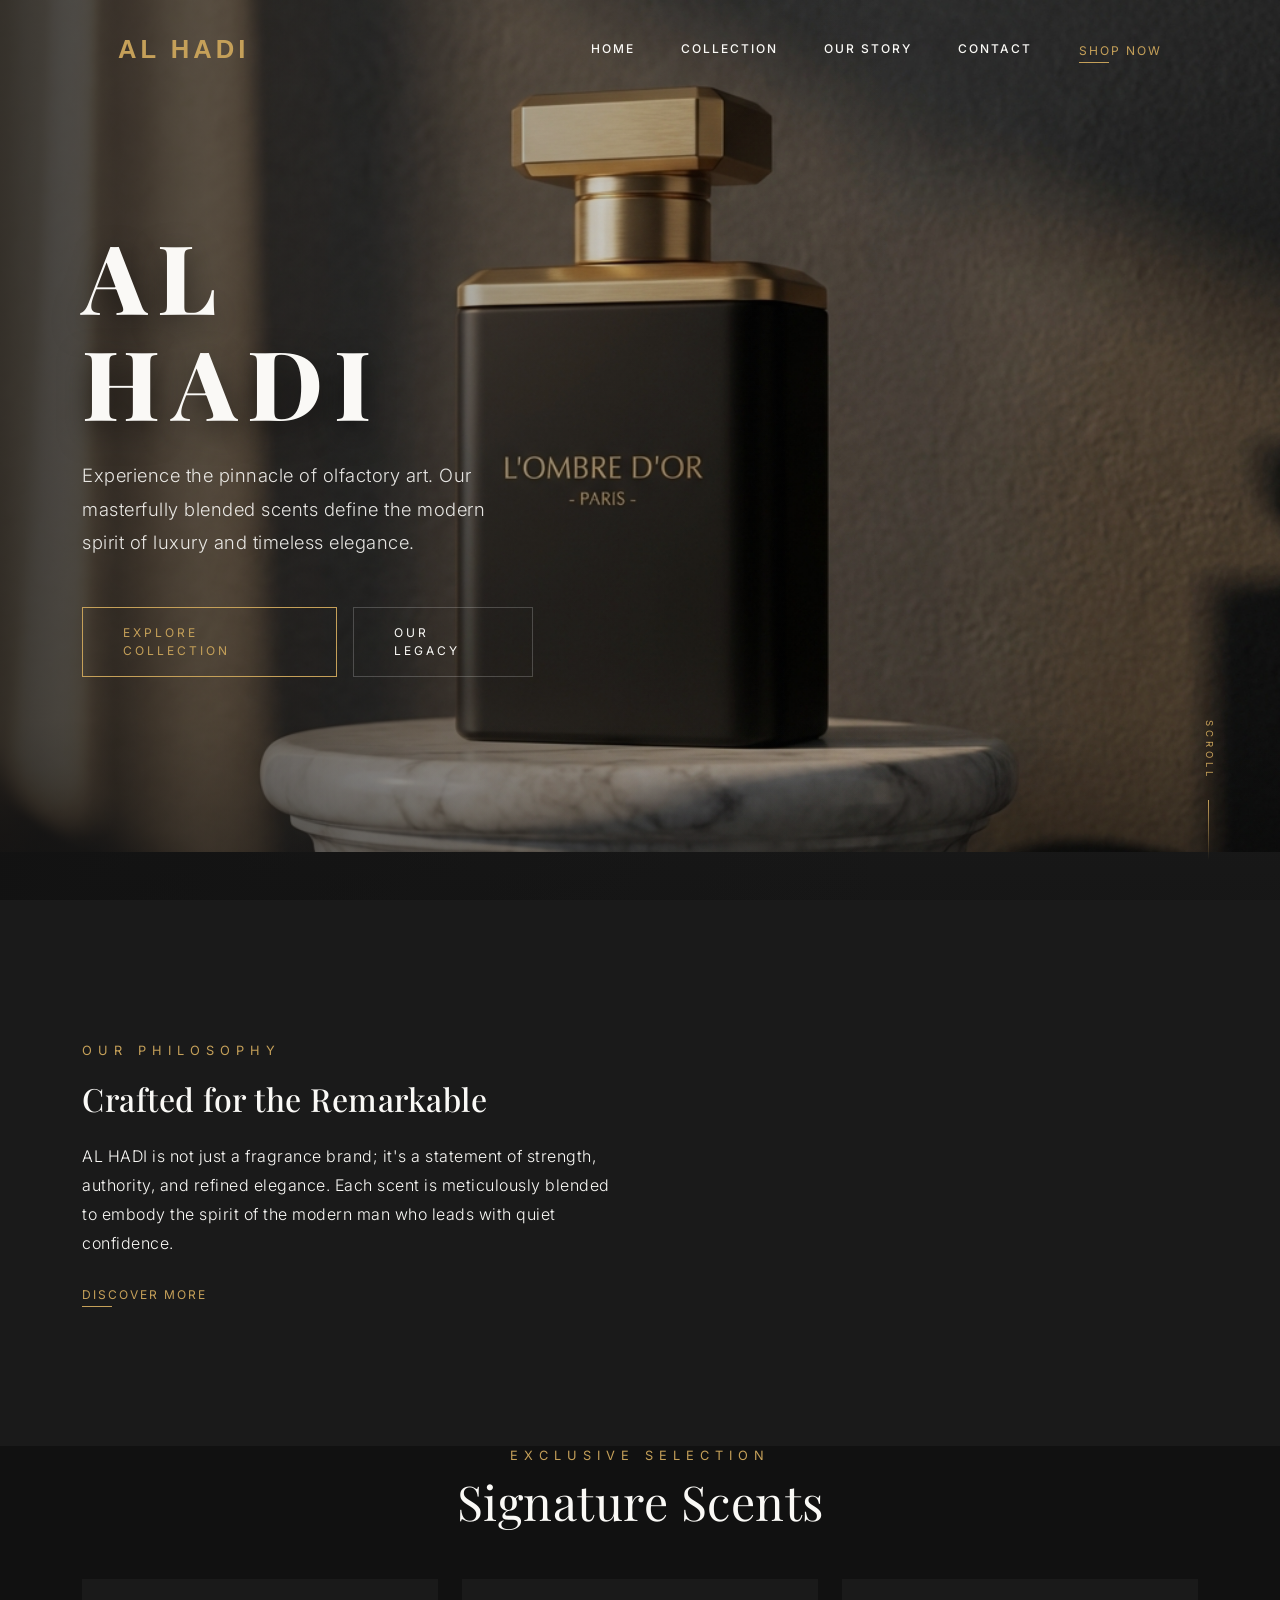
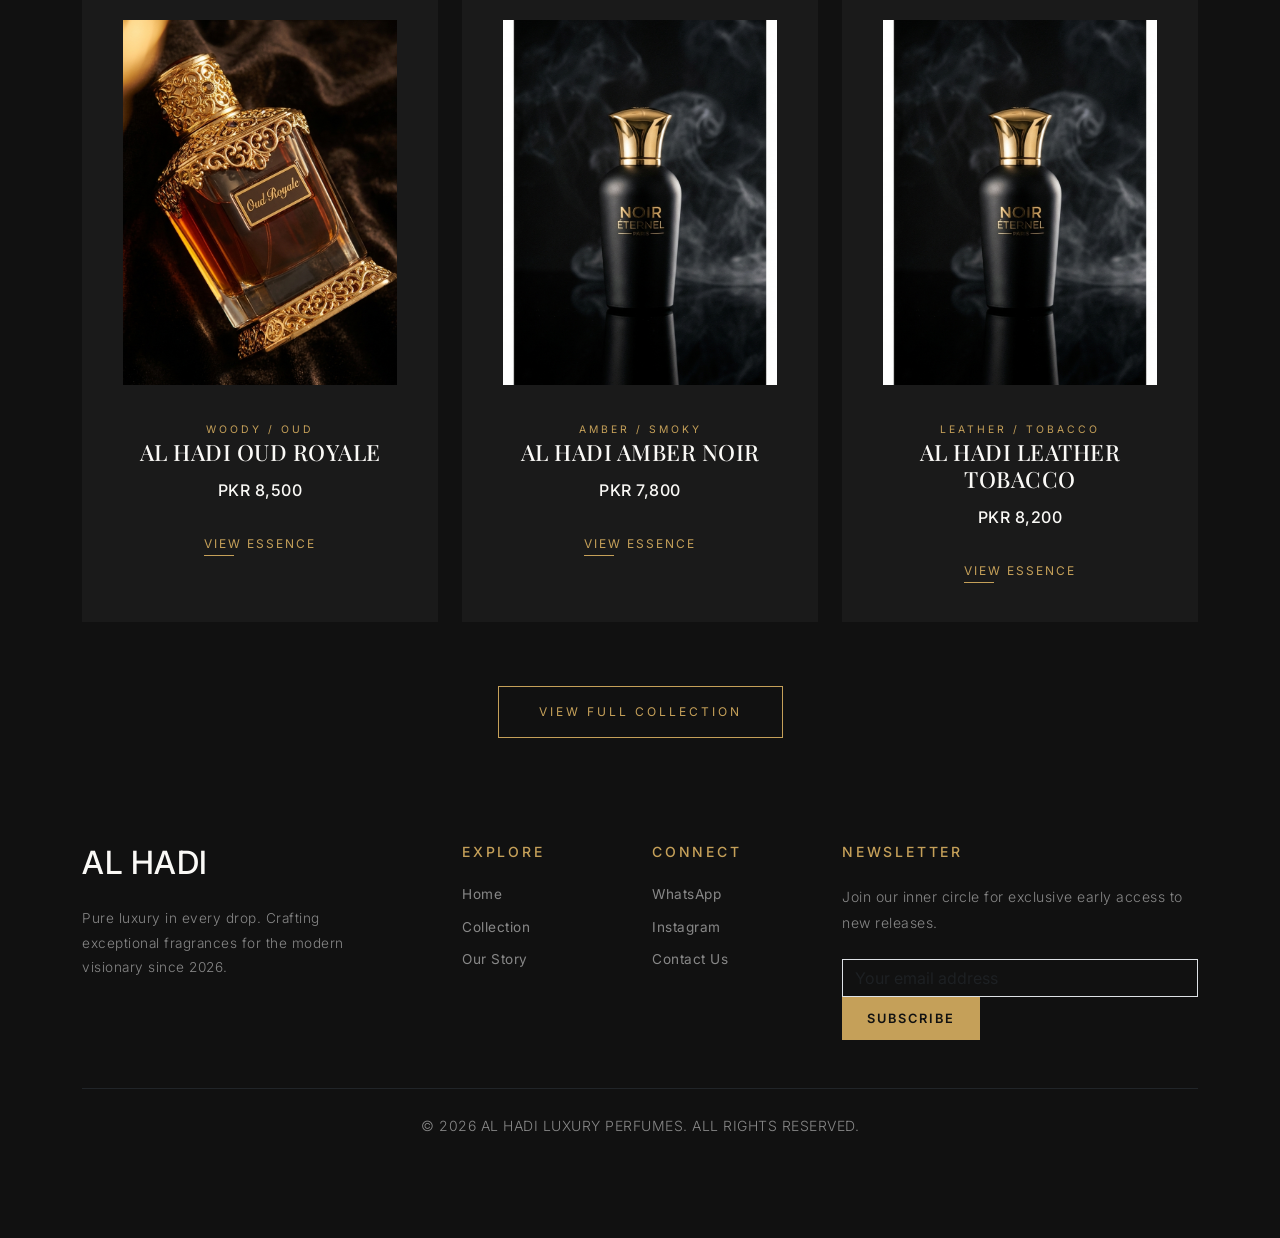
==== index.html @ e06d4dac "all files" ====
<!DOCTYPE html>
<html lang="en">

<head>
    <meta charset="UTF-8">
    <meta name="viewport" content="width=device-width, initial-scale=1.0">
    <title>AL HADI | Luxury Perfumes & Fragrances</title>
    <meta name="description"
        content="Discover the exclusive world of AL HADI. Premium luxury fragrances crafted for the modern man.">
    <!-- Bootstrap 5 CSS -->
    <link href="https://cdn.jsdelivr.net/npm/bootstrap@5.3.3/dist/css/bootstrap.min.css" rel="stylesheet">
    <!-- Google Fonts -->
    <link rel="preconnect" href="https://fonts.googleapis.com">
    <link rel="preconnect" href="https://fonts.gstatic.com" crossorigin>
    <link
        href="https://fonts.googleapis.com/css2?family=Playfair+Display:ital,wght@0,400..900;1,400..900&family=Inter:wght@100..900&display=swap"
        rel="stylesheet">
    <link rel="stylesheet" href="css/main.css">
</head>

<body>

    <nav class="navbar navbar-expand-lg fixed-top luxury-nav" id="mainNav">
        <div class="container px-4 px-lg-5">
            <a class="navbar-brand logo" href="index.html">Al Hadi</a>

            <button class="navbar-toggler" type="button" data-bs-toggle="collapse" data-bs-target="#navbarContent"
                aria-controls="navbarContent" aria-expanded="false" aria-label="Toggle navigation">
                <span class="navbar-toggler-icon"></span>
            </button>

            <div class="collapse navbar-collapse" id="navbarContent">
                <ul class="navbar-nav ms-auto mb-2 mb-lg-0">
                    <li class="nav-item"><a class="nav-link" href="index.html">Home</a></li>
                    <li class="nav-item"><a class="nav-link" href="collection.html">Collection</a></li>
                    <li class="nav-item"><a class="nav-link" href="about.html">Our Story</a></li>
                    <li class="nav-item"><a class="nav-link" href="contact.html">Contact</a></li>
                </ul>
                <div class="ms-lg-4 d-none d-lg-block">
                    <a href="collection.html" class="btn-minimal">Shop Now</a>
                </div>
            </div>
        </div>
    </nav>

    <section class="hero p-0">
        <div class="hero-overlay"></div>
        <img src="assets/hero_luxury_perfume_1768585364188.png" alt="AL HADI Luxury Perfume" class="hero-bg">
        <div class="container h-100">
            <div class="row h-100 align-items-center">
                <div class="col-lg-6 col-xl-5">
                    <div class="hero-content fade-up">
                        <h1 class="display-1">AL HADI</h1>
                        <p class="hero-description mb-5">Experience the pinnacle of olfactory art. Our masterfully
                            blended scents define the modern spirit of luxury and timeless elegance.</p>
                        <div class="d-flex gap-3">
                            <a href="collection.html" class="btn-premium">Explore Collection</a>
                            <a href="about.html" class="btn-outline-gold">Our Legacy</a>
                        </div>
                    </div>
                </div>
            </div>
        </div>
        <div class="scroll-indicator">
            <span>Scroll</span>
            <div class="line"></div>
        </div>
    </section>

    <section class="about-preview bg-matte">
        <div class="container">
            <div class="row align-items-center gy-5">
                <div class="col-lg-6">
                    <div class="about-text fade-up">
                        <span class="subtitle">Our Philosophy</span>
                        <h2 class="serif mb-4">Crafted for the Remarkable</h2>
                        <p class="mb-4">AL HADI is not just a fragrance brand; it's a statement of strength, authority,
                            and refined elegance. Each scent is meticulously blended to embody the spirit of the modern
                            man who leads with quiet confidence.</p>
                        <a href="about.html" class="btn-minimal">Discover more</a>
                    </div>
                </div>
                <div class="col-lg-6">
                    <div class="about-img fade-up">
                        <div class="img-wrapper reveal-right">
                            <img src="assets/lifestyle_placeholder.jpg" alt="Luxury Lifestyle" id="lifestyle-img"
                                class="img-fluid">
                        </div>
                    </div>
                </div>
            </div>
        </div>
    </section>

    <section class="featured">
        <div class="container">
            <div class="section-title text-center mb-5 fade-up">
                <span class="subtitle d-block mb-2">Exclusive Selection</span>
                <h2 class="serif display-5">Signature Scents</h2>
            </div>
            <div class="product-grid row g-4" id="featured-products">
                <!-- Featured products will be injected by JS -->
            </div>
            <div class="text-center mt-5 pt-3 fade-up">
                <a href="collection.html" class="btn-premium">View Full Collection</a>
            </div>
        </div>
    </section>

    <footer class="bg-black text-ivory">
        <div class="container py-6">
            <div class="row gy-5">
                <div class="col-lg-4 col-md-6">
                    <div class="footer-brand">
                        <h2 class="logo mb-4">AL HADI</h2>
                        <p class="text-muted pe-lg-5">Pure luxury in every drop. Crafting exceptional fragrances for the
                            modern visionary since 2026.</p>
                    </div>
                </div>
                <div class="col-lg-2 col-md-3 col-6">
                    <h5 class="text-gold mb-4 small tracking-widest text-uppercase">Explore</h5>
                    <ul class="list-unstyled footer-links">
                        <li><a href="index.html">Home</a></li>
                        <li><a href="collection.html">Collection</a></li>
                        <li><a href="about.html">Our Story</a></li>
                    </ul>
                </div>
                <div class="col-lg-2 col-md-3 col-6">
                    <h5 class="text-gold mb-4 small tracking-widest text-uppercase">Connect</h5>
                    <ul class="list-unstyled footer-links">
                        <li><a href="https://wa.me/923096273676">WhatsApp</a></li>
                        <li><a href="#">Instagram</a></li>
                        <li><a href="contact.html">Contact Us</a></li>
                    </ul>
                </div>
                <div class="col-lg-4 col-md-12">
                    <h5 class="text-gold mb-4 small tracking-widest text-uppercase">Newsletter</h5>
                    <p class="text-muted small mb-4">Join our inner circle for exclusive early access to new releases.
                    </p>
                    <div class="newsletter-form">
                        <input type="email" placeholder="Your email address"
                            class="form-control bg-transparent border-gold text-white rounded-0">
                        <button class="btn-gold-fill">Subscribe</button>
                    </div>
                </div>
            </div>
            <div class="footer-bottom mt-5 pt-4 border-top border-dark text-center">
                <p class="small text-muted mb-0">&copy; 2026 AL HADI LUXURY PERFUMES. ALL RIGHTS RESERVED.</p>
            </div>
        </div>
    </footer>

    <!-- Bootstrap JS Bundle -->
    <!-- Bootstrap JS Bundle -->
    <script src="https://cdn.jsdelivr.net/npm/bootstrap@5.3.3/dist/js/bootstrap.bundle.min.js"></script>
    <script src="js/products.js"></script>
    <script src="js/main.js"></script>
</body>

</html>
---- css/main.css ----
:root {
    --primary-black: #111111;
    --matte-black: #1A1A1A;
    --gold-accent: #C5A059;
    --gold-hover: #DBC08B;
    --ivory-white: #FAF9F6;
    --text-muted: #888888;
    --border-gold: rgba(197, 160, 89, 0.3);

    --serif: "Playfair Display", serif;
    --sans: "Inter", sans-serif;

    --transition: 0.6s cubic-bezier(0.4, 0, 0.2, 1);
    --transition-fast: 0.3s ease;
}

/* Base Styles */
body {
    background-color: var(--primary-black);
    color: var(--ivory-white);
    font-family: var(--sans);
    letter-spacing: 0.5px;
    overflow-x: hidden;
    -webkit-font-smoothing: antialiased;
}

p {
    color: var(--ivory-white);
    line-height: 1.8;
    font-weight: 300;
}

.lead {
    font-size: 1.15rem;
    font-weight: 300;
    line-height: 1.8;
}

.text-muted {
    color: var(--text-muted) !important;
}


.serif {
    font-family: var(--serif);
}

.tracking-widest {
    letter-spacing: 0.2em;
}

.text-gold {
    color: var(--gold-accent) !important;
}

.bg-matte {
    background-color: var(--matte-black) !important;
}

.bg-black {
    background-color: var(--primary-black) !important;
}

.text-ivory {
    color: var(--ivory-white) !important;
}

/* Scrollbar */
::-webkit-scrollbar {
    width: 6px;
}

::-webkit-scrollbar-track {
    background: var(--primary-black);
}

::-webkit-scrollbar-thumb {
    background: var(--gold-accent);
}

/* Navigation Overhaul */
.luxury-nav {
    padding: 25px 0;
    transition: var(--transition);
    background: transparent;
}

.luxury-nav.scrolled {
    background: rgba(17, 17, 17, 0.98);
    backdrop-filter: blur(15px);
    padding: 15px 0;
    border-bottom: 1px solid rgba(197, 160, 89, 0.1);
}

.navbar-brand.logo {
    font-size: 1.6rem;
    font-family:'Segoe UI', Tahoma, Geneva, Verdana, sans-serif;
    letter-spacing: 4px;
    color: var(--gold-accent) !important;
    text-transform: uppercase;
    font-weight: 700;
    display: flex;
    align-items: center;
}

.navbar-brand.logo img {
    height: 50px;
    width: auto;
    object-fit: contain;
    transition: var(--transition-fast);
    mix-blend-mode: screen;
    filter: brightness(1.2) contrast(1.1);
}

.luxury-nav.scrolled .navbar-brand.logo img {
    height: 40px;
}

.nav-link {
    color: var(--ivory-white) !important;
    text-transform: uppercase;
    font-size: 0.75rem;
    letter-spacing: 2px;
    font-weight: 500;
    margin: 0 15px;
    transition: var(--transition-fast);
    position: relative;
}

.nav-link:hover,
.nav-link.active {
    color: var(--gold-accent) !important;
}

/* Mobile Menu Styling */
@media (max-width: 991.98px) {
    .navbar-collapse {
        background: var(--matte-black);
        position: fixed;
        top: 0;
        right: -100%;
        width: 100%;
        height: 100vh;
        padding: 100px 30px;
        transition: 0.5s cubic-bezier(0.77, 0, 0.175, 1);
        display: block !important;
        z-index: 1050;
    }

    .navbar-collapse.show {
        right: 0;
    }

    .nav-item {
        border-bottom: 1px solid rgba(255, 255, 255, 0.05);
        padding: 15px 0;
    }

    .nav-link {
        font-size: 1.2rem;
        margin: 0;
        letter-spacing: 4px;
    }

    /* Fixed Close Button for Mobile */
    .navbar-toggler {
        border: none;
        padding: 0;
        z-index: 1100;
    }

    .navbar-toggler:focus {
        box-shadow: none;
    }

    .navbar-toggler-icon {
        background-image: none;
        position: relative;
        width: 25px;
        height: 2px;
        background-color: var(--gold-accent);
        transition: 0.3s;
    }

    .navbar-toggler-icon::before,
    .navbar-toggler-icon::after {
        content: '';
        position: absolute;
        width: 25px;
        height: 2px;
        background-color: var(--gold-accent);
        transition: 0.3s;
    }

    .navbar-toggler-icon::before {
        top: -8px;
        left: 0;
    }

    .navbar-toggler-icon::after {
        top: 8px;
        left: 0;
    }

    /* Animation for Toggler when open */
    .navbar-toggler:not(.collapsed) .navbar-toggler-icon {
        background-color: transparent;
    }

    .navbar-toggler:not(.collapsed) .navbar-toggler-icon::before {
        transform: rotate(45deg);
        top: 0;
    }

    .navbar-toggler:not(.collapsed) .navbar-toggler-icon::after {
        transform: rotate(-45deg);
        top: 0;
    }
}

/* Buttons */
.btn-premium {
    display: inline-block;
    padding: 16px 40px;
    border: 1px solid var(--gold-accent);
    color: var(--gold-accent);
    text-transform: uppercase;
    font-size: 0.75rem;
    letter-spacing: 3px;
    text-decoration: none;
    position: relative;
    overflow: hidden;
    background: transparent;
    transition: var(--transition);
}

.btn-premium:hover {
    background: var(--gold-accent);
    color: var(--primary-black);
}

.btn-outline-gold {
    display: inline-block;
    padding: 16px 40px;
    border: 1px solid rgba(255, 255, 255, 0.2);
    color: var(--ivory-white);
    text-transform: uppercase;
    font-size: 0.75rem;
    letter-spacing: 3px;
    text-decoration: none;
    transition: var(--transition);
}

.btn-outline-gold:hover {
    border-color: var(--gold-accent);
    color: var(--gold-accent);
}

.btn-minimal {
    color: var(--gold-accent);
    text-transform: uppercase;
    font-size: 0.75rem;
    letter-spacing: 2px;
    text-decoration: none;
    position: relative;
    padding-bottom: 5px;
}

.btn-minimal::after {
    content: '';
    position: absolute;
    bottom: 0;
    left: 0;
    width: 30px;
    height: 1px;
    background: var(--gold-accent);
    transition: var(--transition);
}

.btn-minimal:hover::after {
    width: 100%;
}

.btn-gold-fill {
    background-color: var(--gold-accent);
    color: var(--primary-black);
    border: none;
    padding: 12px 25px;
    font-size: 0.8rem;
    text-transform: uppercase;
    letter-spacing: 2px;
    font-weight: 600;
    transition: var(--transition);
}

.btn-gold-fill:hover {
    background-color: var(--gold-hover);
}

.hero {
    height: 100vh;
    width: 100%;
    position: relative;
    overflow: hidden;
    display: flex;
    align-items: center;
}

.hero-bg {
    position: absolute;
    top: 0;
    left: 0;
    width: 100%;
    height: 100%;
    object-fit: cover;
    z-index: -1;
}

.hero-overlay {
    position: absolute;
    top: 0;
    left: 0;
    width: 100%;
    height: 100%;
    background: linear-gradient(90deg, rgba(17, 17, 17, 0.8) 0%, rgba(17, 17, 17, 0.3) 40%, transparent 70%),
        linear-gradient(0deg, rgba(17, 17, 17, 0.4) 0%, transparent 20%);
    z-index: 0;
}

.hero-content {
    position: relative;
    z-index: 11;
}

.subtitle {
    display: block;
    color: var(--gold-accent);
    text-transform: uppercase;
    letter-spacing: 6px;
    font-size: 0.8rem;
    margin-bottom: 20px;
}

.hero h1 {
    font-family: var(--serif);
    margin-bottom: 25px;
    line-height: 1.1;
    font-size: clamp(3.5rem, 8vw, 6rem);
    letter-spacing: 12px;
    text-transform: uppercase;
    font-weight: 800;
    text-shadow: 0 10px 30px rgba(0, 0, 0, 0.5);
}

.hero-description {
    font-size: 1.15rem;
    color: var(--ivory-white);
    opacity: 0.9;
    line-height: 1.8;
    font-weight: 300;
    letter-spacing: 0.5px;
    max-width: 450px;
}

.scroll-indicator {
    position: absolute;
    bottom: 40px;
    right: 5%;
    display: flex;
    flex-direction: column;
    align-items: center;
    gap: 20px;
    z-index: 1;
}

.scroll-indicator span {
    text-transform: uppercase;
    font-size: 0.6rem;
    letter-spacing: 4px;
    writing-mode: vertical-lr;
    color: var(--gold-accent);
}

.scroll-indicator .line {
    width: 1px;
    height: 60px;
    background: linear-gradient(to bottom, var(--gold-accent), transparent);
}

/* Product Cards */
.product-card {
    background: var(--matte-black);
    padding: 40px;
    border: 1px solid transparent;
    transition: var(--transition);
    height: 100%;
    display: flex;
    flex-direction: column;
    align-items: center;
    text-align: center;
}

.product-card:hover {
    border-color: var(--border-gold);
    transform: translateY(-10px);
}

.product-img {
    width: 100%;
    aspect-ratio: 3/4;
    overflow: hidden;
    margin-bottom: 30px;
}

.product-img img {
    width: 100%;
    height: 100%;
    object-fit: cover;
    transition: var(--transition);
}

.product-card:hover .product-img img {
    transform: scale(1.05);
}

.product-card .category {
    font-size: 0.65rem;
    text-transform: uppercase;
    letter-spacing: 3px;
    color: var(--gold-accent);
    margin-bottom: 10px;
}

.product-card h3 {
    font-family: var(--serif);
    font-size: 1.4rem;
    margin-bottom: 10px;
}

.product-price {
    font-size: 1rem;
    font-weight: 500;
    margin-bottom: 25px;
    color: var(--ivory-white);
}

/* Animations */
.fade-up {
    opacity: 0;
    transform: translateY(40px);
    transition: opacity 1s cubic-bezier(0.25, 0.46, 0.45, 0.94),
        transform 1s cubic-bezier(0.25, 0.46, 0.45, 0.94);
}

.fade-up.visible {
    opacity: 1;
    transform: translateY(0);
}

.reveal-right {
    clip-path: inset(0 100% 0 0);
    transition: clip-path 1.2s cubic-bezier(0.77, 0, 0.175, 1);
}

.reveal-right.visible {
    clip-path: inset(0 0 0 0);
}

/* Footer Section */
.py-6 {
    padding-top: 100px;
    padding-bottom: 100px;
}

.footer-links li a {
    color: var(--text-muted);
    text-decoration: none;
    font-size: 0.85rem;
    transition: var(--transition-fast);
    display: block;
    margin-bottom: 12px;
}

.footer-links li a:hover {
    color: var(--gold-accent);
    padding-left: 5px;
}

footer p {
    color: var(--text-muted);
    font-size: 0.85rem;
}

.form-control:focus {
    box-shadow: none;
    border-color: var(--gold-accent);
}

/* Responsive */
@media (max-width: 991px) {
    .display-1 {
        font-size: 4rem;
    }

    header {
        padding: 20px 0;
    }

    .hero-content {
        text-align: center;
    }

    .hero .d-flex {
        justify-content: center;
    }
}

@media (max-width: 576px) {
    .display-1 {
        font-size: 3rem;
    }

    .btn-premium,
    .btn-outline-gold {
        padding: 12px 25px;
        font-size: 0.65rem;
    }
}

/* Luxury Modal Styles */
.luxury-modal .modal-content {
    background-color: var(--matte-black);
    color: var(--ivory-white);
    border: 1px solid var(--border-gold);
    border-radius: 0;
    box-shadow: 0 25px 50px -12px rgba(0, 0, 0, 0.5);
}

.luxury-modal .modal-header {
    border-bottom: 1px solid rgba(197, 160, 89, 0.1);
    padding: 2rem 2rem 1rem;
}

.luxury-modal .modal-title {
    font-family: var(--serif);
    text-transform: uppercase;
    letter-spacing: 4px;
    font-size: 1.25rem;
    color: var(--gold-accent);
}

.luxury-modal .btn-close {
    filter: invert(1) sepia(1) saturate(5) hue-rotate(10deg);
    opacity: 0.8;
}

.luxury-modal .modal-body {
    padding: 2rem;
}

.luxury-modal .form-label {
    text-transform: uppercase;
    font-size: 0.65rem;
    letter-spacing: 2px;
    color: var(--gold-accent);
    margin-bottom: 0.75rem;
}

.luxury-modal .form-control {
    background-color: rgba(255, 255, 255, 0.03);
    border: 1px solid rgba(255, 255, 255, 0.1);
    border-radius: 0;
    color: var(--ivory-white);
    padding: 0.75rem 1rem;
    transition: var(--transition-fast);
}

.luxury-modal .form-control:focus {
    background-color: rgba(255, 255, 255, 0.05);
    border-color: var(--gold-accent);
    box-shadow: 0 0 15px rgba(197, 160, 89, 0.2);
    outline: none;
}

.luxury-modal .order-summary-box {
    background: rgba(197, 160, 89, 0.05);
    border-left: 2px solid var(--gold-accent);
    padding: 1.5rem;
    margin-bottom: 2rem;
}

.luxury-modal .modal-footer {
    border-top: none;
    padding: 0 2rem 2rem;
    gap: 1rem;
}

.luxury-modal .btn-cancel {
    background: transparent;
    color: var(--text-muted);
    border: none;
    text-transform: uppercase;
    font-size: 0.75rem;
    letter-spacing: 2px;
    transition: var(--transition-fast);
}

.luxury-modal .btn-cancel:hover {
    color: var(--ivory-white);
}

/* Mobile Fixes for Modal */
@media (max-width: 576px) {
    .luxury-modal .modal-dialog {
        margin: 0.5rem;
    }

    .luxury-modal .modal-body {
        padding: 1.5rem;
    }

    .luxury-modal .form-control {
        font-size: 16px;
        /* Prevent iOS zoom */
    }
}
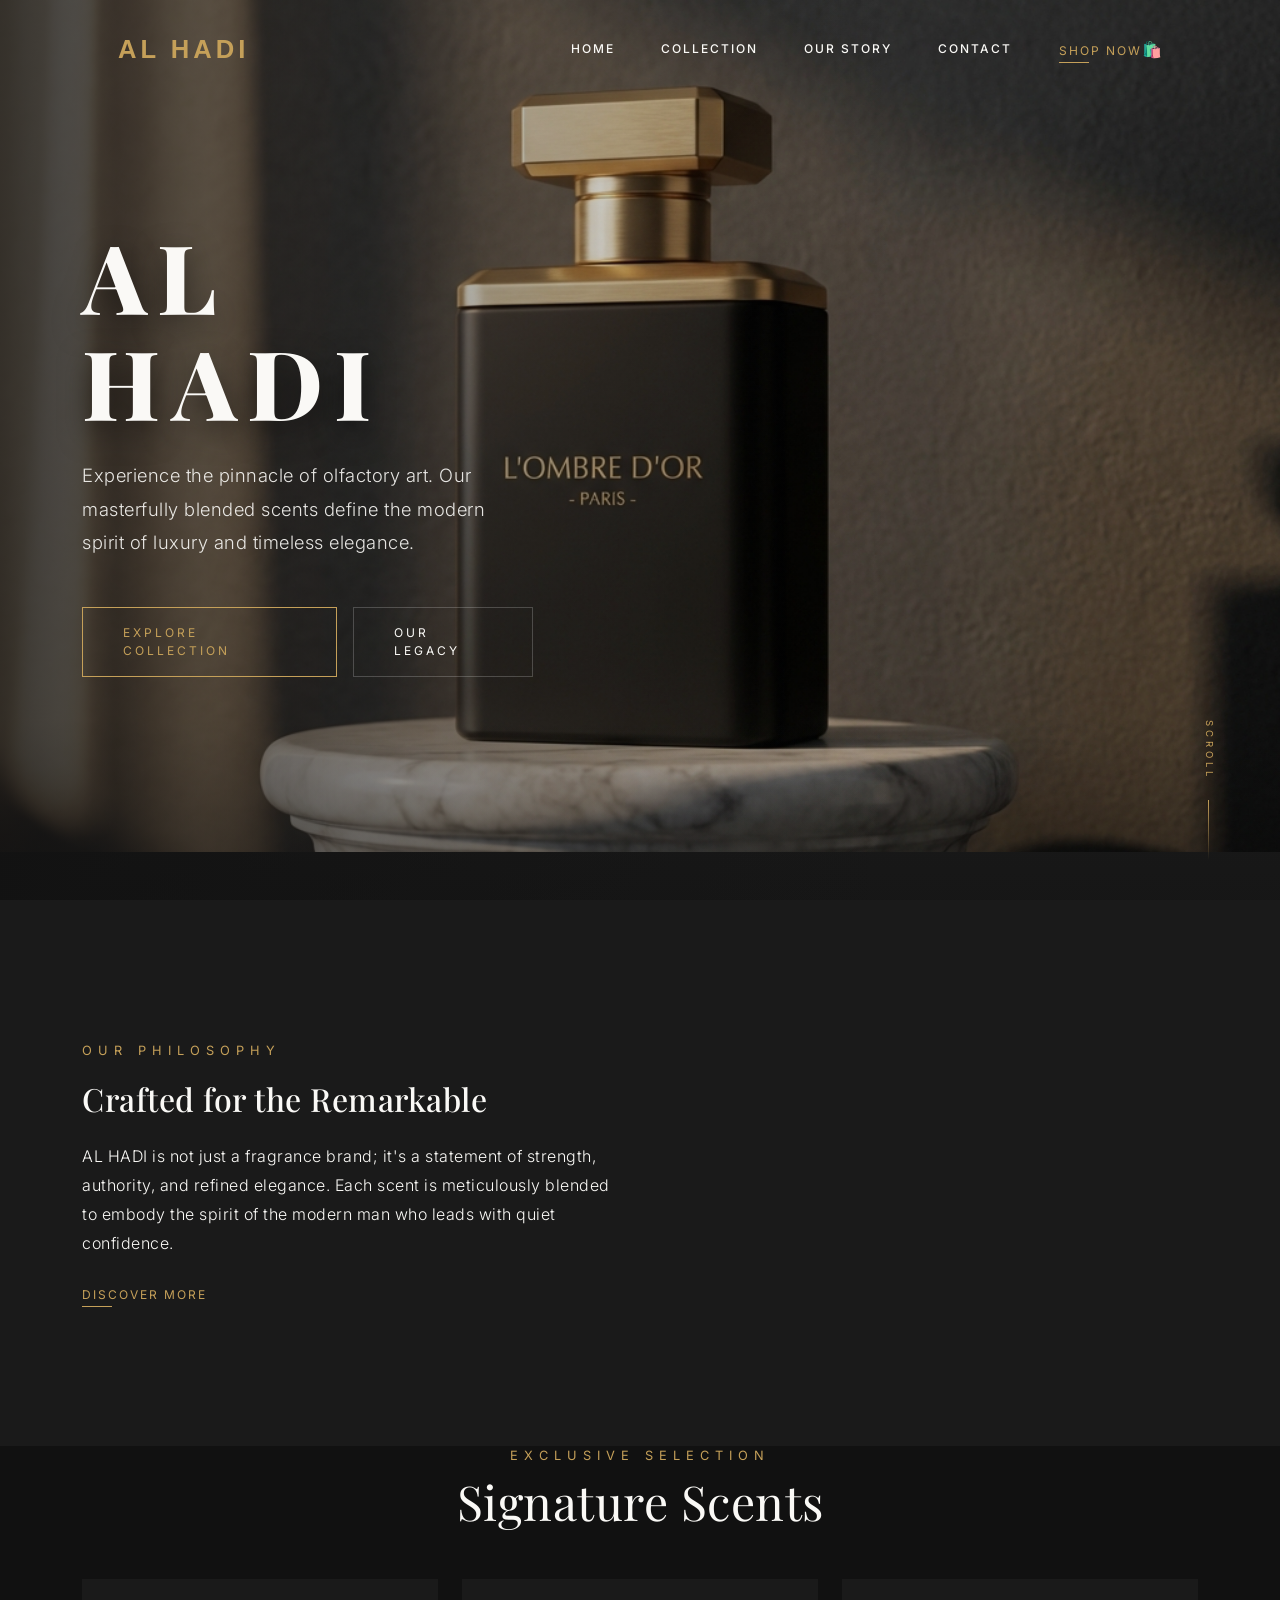
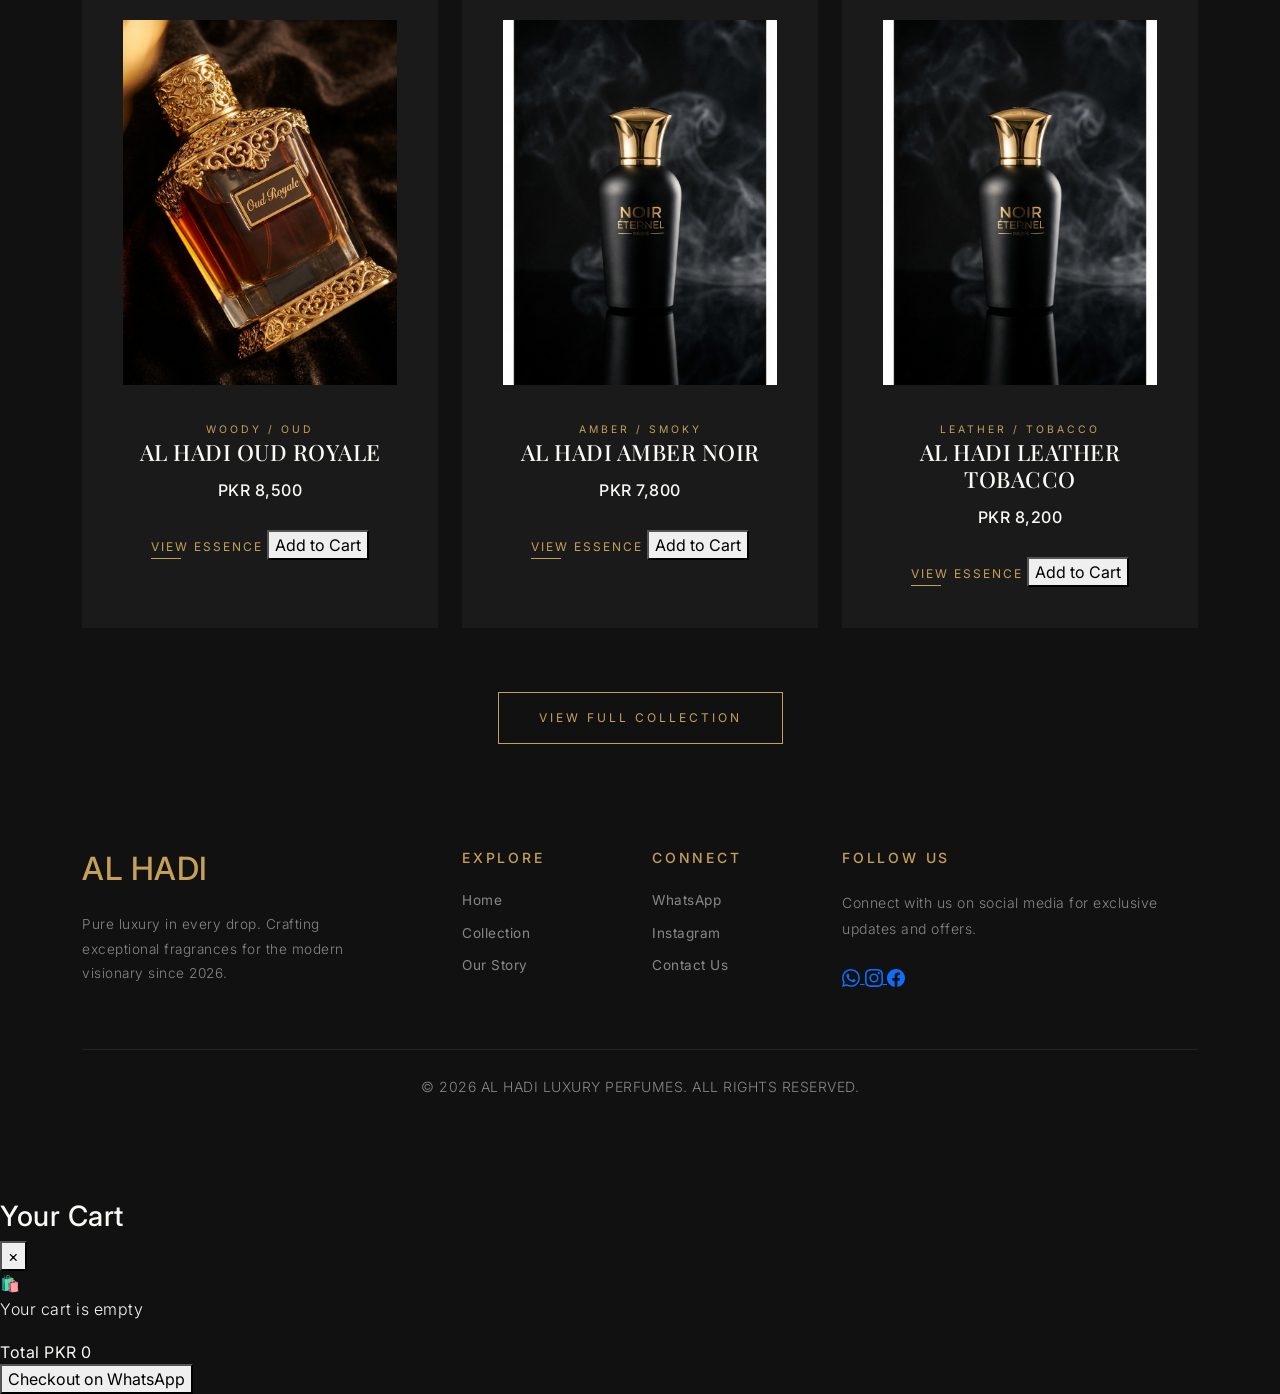
==== commit ccf4a307: "Update index.html" ====
--- a/index.html
+++ b/index.html
@@ -38,6 +38,10 @@
                 </ul>
                 <div class="ms-lg-4 d-none d-lg-block">
                     <a href="collection.html" class="btn-minimal">Shop Now</a>
+                </div>
+                <div class="cart-icon-wrapper">
+                    <span class="cart-icon">🛍️</span>
+                    <span class="cart-badge" style="display: none;">0</span>
                 </div>
             </div>
         </div>
@@ -112,7 +116,7 @@
             <div class="row gy-5">
                 <div class="col-lg-4 col-md-6">
                     <div class="footer-brand">
-                        <h2 class="logo mb-4">AL HADI</h2>
+                        <h2 class="logo mb-4" style="color: var(--gold-accent);">AL HADI</h2>
                         <p class="text-muted pe-lg-5">Pure luxury in every drop. Crafting exceptional fragrances for the
                             modern visionary since 2026.</p>
                     </div>
@@ -134,13 +138,30 @@
                     </ul>
                 </div>
                 <div class="col-lg-4 col-md-12">
-                    <h5 class="text-gold mb-4 small tracking-widest text-uppercase">Newsletter</h5>
-                    <p class="text-muted small mb-4">Join our inner circle for exclusive early access to new releases.
+                    <h5 class="text-gold mb-4 small tracking-widest text-uppercase">Follow Us</h5>
+                    <p class="text-muted small mb-4">Connect with us on social media for exclusive updates and offers.
                     </p>
-                    <div class="newsletter-form">
-                        <input type="email" placeholder="Your email address"
-                            class="form-control bg-transparent border-gold text-white rounded-0">
-                        <button class="btn-gold-fill">Subscribe</button>
+                    <div class="social-icons">
+                        <a href="https://wa.me/923096273676" class="social-icon" aria-label="WhatsApp">
+                            <svg width="18" height="18" fill="currentColor" viewBox="0 0 16 16">
+                                <path
+                                    d="M13.601 2.326A7.854 7.854 0 0 0 7.994 0C3.627 0 .068 3.558.064 7.926c0 1.399.366 2.76 1.057 3.965L0 16l4.204-1.102a7.933 7.933 0 0 0 3.79.965h.004c4.368 0 7.926-3.558 7.93-7.93A7.898 7.898 0 0 0 13.6 2.326zM7.994 14.521a6.573 6.573 0 0 1-3.356-.92l-.24-.144-2.494.654.666-2.433-.156-.251a6.56 6.56 0 0 1-1.007-3.505c0-3.626 2.957-6.584 6.591-6.584a6.56 6.56 0 0 1 4.66 1.931 6.557 6.557 0 0 1 1.928 4.66c-.004 3.639-2.961 6.592-6.592 6.592zm3.615-4.934c-.197-.099-1.17-.578-1.353-.646-.182-.065-.315-.099-.445.099-.133.197-.513.646-.627.775-.114.133-.232.148-.43.05-.197-.1-.836-.308-1.592-.985-.59-.525-.985-1.175-1.103-1.372-.114-.198-.011-.304.088-.403.087-.088.197-.232.296-.346.1-.114.133-.198.198-.33.065-.134.034-.248-.015-.347-.05-.099-.445-1.076-.612-1.47-.16-.389-.323-.335-.445-.34-.114-.007-.247-.007-.38-.007a.729.729 0 0 0-.529.247c-.182.198-.691.677-.691 1.654 0 .977.71 1.916.81 2.049.098.133 1.394 2.132 3.383 2.992.47.205.84.326 1.129.418.475.152.904.129 1.246.08.38-.058 1.171-.48 1.338-.943.164-.464.164-.86.114-.943-.049-.084-.182-.133-.38-.232z" />
+                            </svg>
+                        </a>
+                        <a href="https://instagram.com/alhadi_perfumes" class="social-icon" aria-label="Instagram"
+                            target="_blank">
+                            <svg width="18" height="18" fill="currentColor" viewBox="0 0 16 16">
+                                <path
+                                    d="M8 0C5.829 0 5.556.01 4.703.048 3.85.088 3.269.222 2.76.42a3.917 3.917 0 0 0-1.417.923A3.927 3.927 0 0 0 .42 2.76C.222 3.268.087 3.85.048 4.7.01 5.555 0 5.827 0 8.001c0 2.172.01 2.444.048 3.297.04.852.174 1.433.372 1.942.205.526.478.972.923 1.417.444.445.89.719 1.416.923.51.198 1.09.333 1.942.372C5.555 15.99 5.827 16 8 16s2.444-.01 3.298-.048c.851-.04 1.434-.174 1.943-.372a3.916 3.916 0 0 0 1.416-.923c.445-.445.718-.891.923-1.417.197-.509.332-1.09.372-1.942C15.99 10.445 16 10.173 16 8s-.01-2.445-.048-3.299c-.04-.851-.175-1.433-.372-1.941a3.926 3.926 0 0 0-.923-1.417A3.911 3.911 0 0 0 13.24.42c-.51-.198-1.092-.333-1.943-.372C10.443.01 10.172 0 7.998 0h.003zm-.717 1.442h.718c2.136 0 2.389.007 3.232.046.78.035 1.204.166 1.486.275.373.145.64.319.92.599.28.28.453.546.598.92.11.281.24.705.275 1.485.039.843.047 1.096.047 3.231s-.008 2.389-.047 3.232c-.035.78-.166 1.203-.275 1.485a2.47 2.47 0 0 1-.599.919c-.28.28-.546.453-.92.598-.28.11-.704.24-1.485.276-.843.038-1.096.047-3.232.047s-2.39-.009-3.233-.047c-.78-.036-1.203-.166-1.485-.276a2.478 2.478 0 0 1-.92-.598 2.48 2.48 0 0 1-.6-.92c-.109-.281-.24-.705-.275-1.485-.038-.843-.046-1.096-.046-3.233 0-2.136.008-2.388.046-3.231.036-.78.166-1.204.276-1.486.145-.373.319-.64.599-.92.28-.28.546-.453.92-.598.282-.11.705-.24 1.485-.276.738-.034 1.024-.044 2.515-.045v.002zm4.988 1.328a.96.96 0 1 0 0 1.92.96.96 0 0 0 0-1.92zm-4.27 1.122a4.109 4.109 0 1 0 0 8.217 4.109 4.109 0 0 0 0-8.217zm0 1.441a2.667 2.667 0 1 1 0 5.334 2.667 2.667 0 0 1 0-5.334z" />
+                            </svg>
+                        </a>
+                        <a href="https://facebook.com/alhadiperfumes" class="social-icon" aria-label="Facebook"
+                            target="_blank">
+                            <svg width="18" height="18" fill="currentColor" viewBox="0 0 16 16">
+                                <path
+                                    d="M16 8.049c0-4.446-3.582-8.05-8-8.05C3.58 0-.002 3.603-.002 8.05c0 4.017 2.926 7.347 6.75 7.951v-5.625h-2.03V8.05H6.75V6.275c0-2.017 1.195-3.131 3.022-3.131.876 0 1.791.157 1.791.157v1.98h-1.009c-.993 0-1.303.621-1.303 1.258v1.51h2.218l-.354 2.326H9.25V16c3.824-.604 6.75-3.934 6.75-7.951z" />
+                            </svg>
+                        </a>
                     </div>
                 </div>
             </div>
